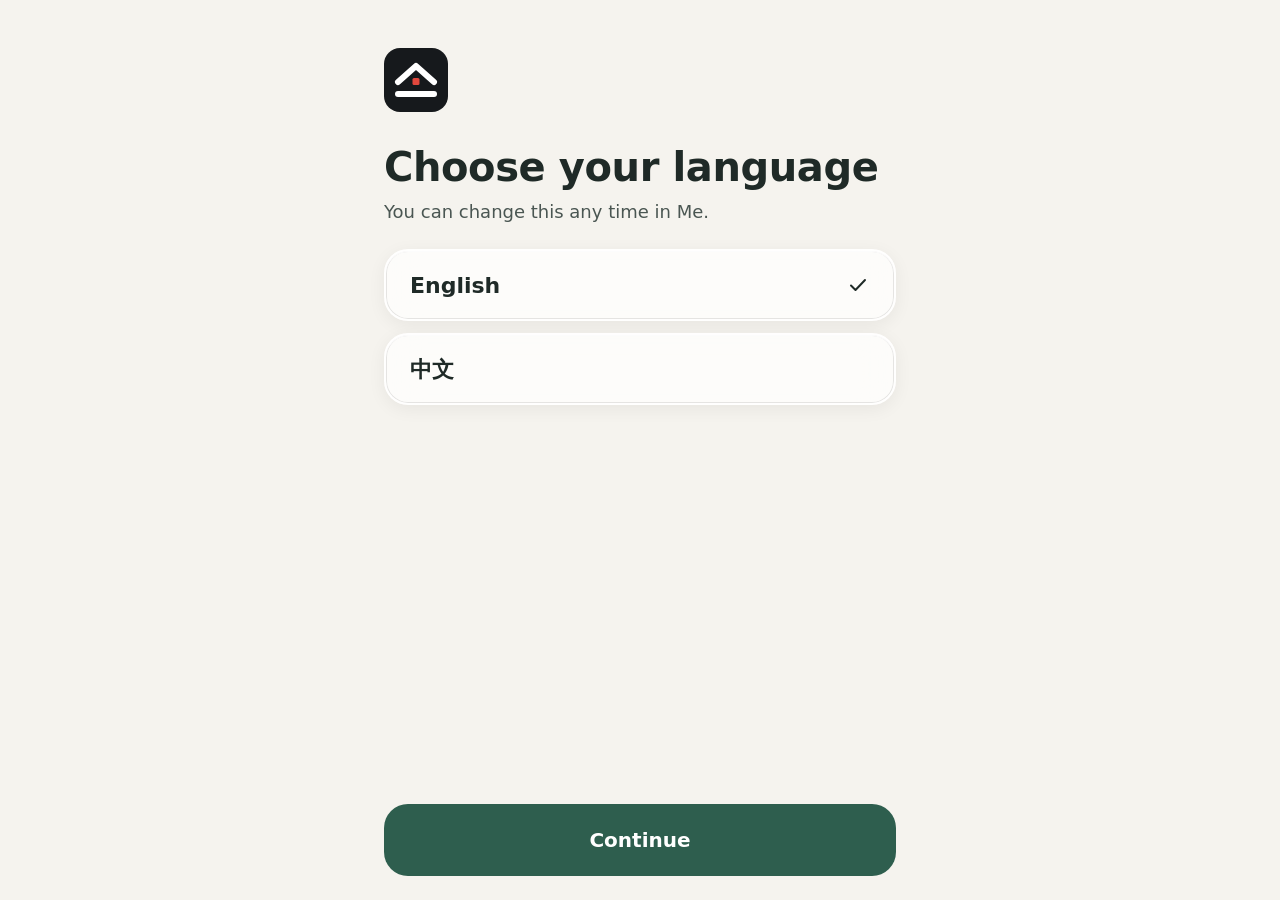
==== desktop/index.html @ c08a7034 "DEWS v2.4.0: desktop version, start page with mobile/desktop entries, shared app code Co-Authored-By" ====
<!DOCTYPE html>
<html lang="en">
<head>
<meta charset="UTF-8">
<meta name="viewport" content="width=device-width, initial-scale=1, viewport-fit=cover">
<title>DEWS — 电脑版 Desktop</title>
<meta name="description" content="DEWS — disaster readiness in English and 中文. Works offline.">
<meta name="theme-color" content="#F3F1EC" media="(prefers-color-scheme: light)">
<meta name="theme-color" content="#0F1113" media="(prefers-color-scheme: dark)">
<link rel="manifest" href="../manifest.webmanifest">
<link rel="icon" href="../icon.svg" type="image/svg+xml">
<link rel="apple-touch-icon" href="../icon-192.png">
<meta name="apple-mobile-web-app-capable" content="yes">
<meta name="apple-mobile-web-app-status-bar-style" content="default">
<link rel="stylesheet" href="../app.css">
</head>
<body>
<div id="app"></div>
<div id="layer"></div>
<noscript><p style="padding:24px">DEWS needs JavaScript. In a life-threatening emergency, call 000.</p></noscript>
<script>window.DEWS_BASE = '../'; window.DEWS_LAYOUT = 'desktop';</script>
<script src="../content.js"></script>
<script src="../nav.js"></script>
<script src="../app.js"></script>
</body>
</html>
---- app.css ----
/* DEWS styles — shared by the mobile and desktop versions. */
/* ===== DEWS v2 tokens ===== */
:root{
  --bg:#F3F1EC; --surface:#FFFFFF; --surface-2:#E8E5DE; --line:#D6D2C8;
  --ink:#16191C; --ink-2:#464B52; --ink-3:#62676E;
  --primary:#16191C; --on-primary:#FFFFFF;
  --red:#C42B21; --red-text:#A8231B; --on-red:#FFFFFF; --red-soft:#F7E1DD;
  --orange:#F07C1F; --orange-text:#A84E0A; --on-orange:#16191C;
  --yellow:#F5CF2E; --on-yellow:#16191C;
  --green:#1C7A4A; --green-text:#176A40; --on-green:#FFFFFF; --green-soft:#DCEFE3;
  --blue:#1F5FAD; --on-blue:#FFFFFF;
  --focus:#1F5FAD;
  --scrim:rgba(10,12,14,.55);
  --glass:rgba(255,255,255,.72); --glass-line:rgba(255,255,255,.75); --glass-edge:rgba(22,25,28,.10); --glass-hi:rgba(255,255,255,.9); --glass-shadow:0 10px 30px rgba(22,25,28,.14);
  --r-sm:10px; --r-md:16px; --r-lg:24px; --r-pill:999px;
  --s1:4px; --s2:8px; --s3:12px; --s4:16px; --s5:24px; --s6:32px; --s7:48px;
  --tap:56px; --tap-lg:72px;
  --font:system-ui,-apple-system,"Segoe UI",Roboto,"PingFang SC","Hiragino Sans GB","Noto Sans CJK SC","Noto Sans SC","Microsoft YaHei",sans-serif;
  color-scheme:light;
}
@media (prefers-color-scheme: dark){
  :root:not([data-theme="light"]){
    --bg:#0F1113; --surface:#181B1E; --surface-2:#22262A; --line:#30353A;
    --ink:#F1EFEA; --ink-2:#BEC2C7; --ink-3:#959AA0;
    --primary:#F1EFEA; --on-primary:#0F1113;
    --red:#C9362B; --red-text:#FF8478; --red-soft:#3A1A17;
    --orange-text:#F59A4A; --green:#1C7A4A; --green-text:#5BCB8E; --green-soft:#16301F;
    --blue:#2A6CC0; --focus:#7FB0FF; --scrim:rgba(0,0,0,.7);
    --glass:rgba(30,33,37,.74); --glass-line:rgba(255,255,255,.12); --glass-edge:rgba(0,0,0,.4); --glass-hi:rgba(255,255,255,.10); --glass-shadow:0 10px 30px rgba(0,0,0,.45);
    color-scheme:dark;
  }
}
:root[data-theme="dark"]{
  --bg:#0F1113; --surface:#181B1E; --surface-2:#22262A; --line:#30353A;
  --ink:#F1EFEA; --ink-2:#BEC2C7; --ink-3:#959AA0;
  --primary:#F1EFEA; --on-primary:#0F1113;
  --red:#C9362B; --red-text:#FF8478; --red-soft:#3A1A17;
  --orange-text:#F59A4A; --green:#1C7A4A; --green-text:#5BCB8E; --green-soft:#16301F;
  --blue:#2A6CC0; --focus:#7FB0FF; --scrim:rgba(0,0,0,.7);
  --glass:rgba(30,33,37,.74); --glass-line:rgba(255,255,255,.12); --glass-edge:rgba(0,0,0,.4); --glass-hi:rgba(255,255,255,.10); --glass-shadow:0 10px 30px rgba(0,0,0,.45);
  color-scheme:dark;
}
body.em::before{content:"";position:fixed;top:0;left:0;right:0;height:4px;background:var(--red);z-index:60}
/* ===== trial palettes (A Eucalypt, B Harbour, C Okabe–Ito) ===== */
:root[data-palette="a"]{--bg:#F5F3EE; --surface:#FFFFFF; --surface-2:#EAE7E0; --line:#D9D4CA; --ink:#1F2A27; --ink-2:#4A5652; --ink-3:#5D6763; --primary:#2E5E4E; --on-primary:#FFFFFF; --red:#B4432F; --red-text:#9E3826; --red-soft:#F6E3DE; --orange:#E58A3A; --orange-text:#94501A; --yellow:#F2CB57; --green:#2F7A55; --green-text:#276848; --green-soft:#DFEEE5; --blue:#2F6690; --focus:#2F6690;}
@media (prefers-color-scheme: dark){:root[data-palette="a"]:not([data-theme="light"]){--bg:#121715; --surface:#1A201E; --surface-2:#232A27; --line:#313936; --ink:#EEF0EC; --ink-2:#B9C0BC; --ink-3:#8F9893; --primary:#9CC9B4; --on-primary:#10251C; --red:#B84733; --red-text:#F19A88; --red-soft:#3A1E19; --orange:#E58A3A; --orange-text:#F0A766; --yellow:#F2CB57; --green:#2F7A55; --green-text:#7CC9A0; --green-soft:#1A2E24; --blue:#4A86B8; --focus:#9CC9B4;}}
:root[data-palette="a"][data-theme="dark"]{--bg:#121715; --surface:#1A201E; --surface-2:#232A27; --line:#313936; --ink:#EEF0EC; --ink-2:#B9C0BC; --ink-3:#8F9893; --primary:#9CC9B4; --on-primary:#10251C; --red:#B84733; --red-text:#F19A88; --red-soft:#3A1E19; --orange:#E58A3A; --orange-text:#F0A766; --yellow:#F2CB57; --green:#2F7A55; --green-text:#7CC9A0; --green-soft:#1A2E24; --blue:#4A86B8; --focus:#9CC9B4;}
:root[data-palette="b"]{--bg:#F3F5F7; --surface:#FFFFFF; --surface-2:#E6EAEE; --line:#D3D9DF; --ink:#17212B; --ink-2:#45515D; --ink-3:#5D6975; --primary:#1F4E79; --on-primary:#FFFFFF; --red:#BC463C; --red-text:#A23A31; --red-soft:#F7E2DF; --orange:#EC8B3B; --orange-text:#985017; --yellow:#F3CD4F; --green:#1F7A6E; --green-text:#186A5F; --green-soft:#DCEFEC; --blue:#1F5FAD; --focus:#1F5FAD;}
@media (prefers-color-scheme: dark){:root[data-palette="b"]:not([data-theme="light"]){--bg:#0F151B; --surface:#172029; --surface-2:#202B35; --line:#2E3A46; --ink:#EDF1F5; --ink-2:#B6C0CA; --ink-3:#8C98A4; --primary:#8FB8E0; --on-primary:#0D2236; --red:#BF4A3E; --red-text:#F4998D; --red-soft:#36201E; --orange:#EC8B3B; --orange-text:#F2A462; --yellow:#F3CD4F; --green:#1F7A6E; --green-text:#6FCDBF; --green-soft:#14302C; --blue:#4F8ED6; --focus:#8FB8E0;}}
:root[data-palette="b"][data-theme="dark"]{--bg:#0F151B; --surface:#172029; --surface-2:#202B35; --line:#2E3A46; --ink:#EDF1F5; --ink-2:#B6C0CA; --ink-3:#8C98A4; --primary:#8FB8E0; --on-primary:#0D2236; --red:#BF4A3E; --red-text:#F4998D; --red-soft:#36201E; --orange:#EC8B3B; --orange-text:#F2A462; --yellow:#F3CD4F; --green:#1F7A6E; --green-text:#6FCDBF; --green-soft:#14302C; --blue:#4F8ED6; --focus:#8FB8E0;}
:root[data-palette="c"]{--bg:#F7F7F5; --surface:#FFFFFF; --surface-2:#ECECE8; --line:#D8D8D2; --ink:#1A1A1A; --ink-2:#4A4A4A; --ink-3:#646464; --primary:#0068A3; --on-primary:#FFFFFF; --red:#B34A00; --red-text:#A04200; --red-soft:#F8E5D8; --orange:#E69F00; --orange-text:#8A5F00; --yellow:#F0E442; --green:#007A5E; --green-text:#006B52; --green-soft:#D9F0E8; --blue:#0068A3; --focus:#0068A3;}
@media (prefers-color-scheme: dark){:root[data-palette="c"]:not([data-theme="light"]){--bg:#121212; --surface:#1C1C1C; --surface-2:#262626; --line:#333333; --ink:#EDEDED; --ink-2:#BDBDBD; --ink-3:#949494; --primary:#56B4E9; --on-primary:#06202E; --red:#B34A00; --red-text:#FF9C5E; --red-soft:#33200F; --orange:#E69F00; --orange-text:#F2B84B; --yellow:#F0E442; --green:#007A5E; --green-text:#4FD1A5; --green-soft:#10291F; --blue:#56B4E9; --focus:#56B4E9;}}
:root[data-palette="c"][data-theme="dark"]{--bg:#121212; --surface:#1C1C1C; --surface-2:#262626; --line:#333333; --ink:#EDEDED; --ink-2:#BDBDBD; --ink-3:#949494; --primary:#56B4E9; --on-primary:#06202E; --red:#B34A00; --red-text:#FF9C5E; --red-soft:#33200F; --orange:#E69F00; --orange-text:#F2B84B; --yellow:#F0E442; --green:#007A5E; --green-text:#4FD1A5; --green-soft:#10291F; --blue:#56B4E9; --focus:#56B4E9;}
:root[data-size="lg"]{ font-size:118.75%; }
:root[data-size="xl"]{ font-size:137.5%; }

/* ===== base ===== */
*{box-sizing:border-box;margin:0;padding:0;-webkit-tap-highlight-color:transparent}
html{background:var(--bg);-webkit-text-size-adjust:100%}
body{font-family:var(--font);background:var(--bg);color:var(--ink);font-size:1.0625rem;line-height:1.5;
  min-height:100vh;min-height:100dvh;font-variant-numeric:tabular-nums}
a{color:inherit;text-decoration:none}
button,input,textarea{font:inherit;color:inherit}
button{background:none;border:0;cursor:pointer}
:focus-visible{outline:3px solid var(--focus);outline-offset:2px;border-radius:6px}
.ic{width:24px;height:24px;flex:none;fill:none;stroke:currentColor;stroke-width:2;stroke-linecap:round;stroke-linejoin:round}
.ic.lg{width:32px;height:32px}
.ic.xl{width:48px;height:48px;stroke-width:1.75}
.wrap{max-width:520px;margin:0 auto;padding:0 var(--s4) calc(112px + env(safe-area-inset-bottom))}
body.em .wrap{padding-bottom:calc(120px + env(safe-area-inset-bottom))}
.grow{flex:1;min-width:0}
#main:focus{outline:none}
.sr{position:absolute;width:1px;height:1px;overflow:hidden;clip:rect(0 0 0 0)}

/* ===== top bar ===== */
.top{position:sticky;top:0;z-index:20;background:var(--bg);display:flex;align-items:center;gap:var(--s3);
  max-width:520px;margin:0 auto;padding:calc(var(--s3) + env(safe-area-inset-top)) var(--s4) var(--s3)}
.brand{font-weight:800;font-size:1.25rem;letter-spacing:.06em}
.chip{display:inline-flex;align-items:center;gap:4px;font-size:.75rem;font-weight:600;line-height:1;
  padding:6px 9px;border-radius:var(--r-pill);background:var(--surface-2);color:var(--ink-2);white-space:nowrap}
.chip .ic{width:14px;height:14px;stroke-width:2.5}
.chip.ok{background:var(--green-soft);color:var(--green-text)}
.chip.sample{background:transparent;border:1.5px dashed currentColor;padding:4px 8px}
.top .sp{flex:1}
.sosbtn{display:inline-flex;align-items:center;gap:6px;height:40px;padding:0 14px 0 10px;border-radius:var(--r-pill);
  background:var(--red);color:var(--on-red);font-weight:700;font-size:.9375rem}
.sosbtn .ic{width:20px;height:20px}
.iconbtn{display:inline-flex;align-items:center;justify-content:center;gap:6px;min-width:44px;height:44px;border-radius:var(--r-pill);font-weight:600}
.em-label{font-weight:700;font-size:.875rem;letter-spacing:.08em;text-transform:uppercase;color:var(--red-text)}

/* ===== tabs ===== */
.tabs{position:fixed;left:12px;right:12px;bottom:calc(10px + env(safe-area-inset-bottom));z-index:30;max-width:496px;margin:0 auto;border-radius:30px;background:var(--surface);border:1px solid var(--line)}
.tabs-in{display:grid;grid-template-columns:repeat(4,1fr);padding:4px}
.tabs a{display:flex;flex-direction:column;align-items:center;gap:2px;padding:8px 0 6px;font-size:.75rem;font-weight:600;color:var(--ink-3);border-radius:24px}
.tabs a.on{color:var(--ink);background:var(--glass-edge)}
.tabs a.on .ic{stroke-width:2.5}
body.em .tabs{display:none}

/* ===== type ===== */
h1{font-size:2rem;line-height:1.15;font-weight:800;letter-spacing:-.01em}
h2{font-size:1.1875rem;line-height:1.35;font-weight:700}
.eyebrow,.label{font-size:.8125rem;font-weight:700;letter-spacing:.06em;text-transform:uppercase;color:var(--ink-3)}
:lang(zh) .eyebrow,:lang(zh) .label{letter-spacing:.02em}
.label{margin:var(--s6) 0 var(--s3)}
.sub{color:var(--ink-2);margin-top:var(--s2)}
.small{font-size:.875rem;color:var(--ink-2)}
.page-head{padding:var(--s3) 0 var(--s4)}
.page-head .eyebrow{margin-bottom:var(--s2)}

/* ===== cards & rows ===== */
.card{background:var(--surface);border:1px solid var(--line);border-radius:var(--r-md);padding:var(--s4)}
.stack>*+*{margin-top:var(--s3)}
.row{display:flex;align-items:center;gap:var(--s3)}
.row .grow{flex:1;min-width:0}
.between{display:flex;align-items:baseline;justify-content:space-between;gap:var(--s3)}
.link-row{display:flex;align-items:center;gap:var(--s3);min-height:var(--tap);padding:var(--s3) var(--s4);
  background:var(--surface);border:1px solid var(--line);border-radius:var(--r-md)}
.link-row .t{font-weight:650}
.link-row .d{font-size:.875rem;color:var(--ink-2)}
.link-row .chev{color:var(--ink-3)}
.badge{width:44px;height:44px;border-radius:12px;display:flex;align-items:center;justify-content:center;background:var(--surface-2);color:var(--ink);flex:none}

/* ===== buttons ===== */
.btn{display:flex;align-items:center;justify-content:center;gap:var(--s2);width:100%;min-height:var(--tap);
  padding:var(--s3) var(--s4);border-radius:var(--r-md);font-weight:700;font-size:1.0625rem;text-align:center}
.btn-primary{background:var(--primary);color:var(--on-primary)}
.btn-red{background:var(--red);color:var(--on-red)}
.btn-green{background:var(--green);color:var(--on-green)}
.btn-line{border:1.5px solid var(--line);background:var(--surface)}
.btn-ghost{color:var(--ink-2);font-weight:600;min-height:44px}
.btn-lg{min-height:var(--tap-lg);font-size:1.25rem;border-radius:var(--r-lg)}

/* ===== alert card ===== */
.alert{display:block;border-radius:var(--r-lg);overflow:hidden;border:1px solid var(--line);background:var(--surface)}
.alert-band{display:flex;align-items:center;gap:var(--s2);padding:var(--s3) var(--s4);font-weight:800;font-size:1rem}
.alert-band .chip{margin-left:auto;color:inherit}
.lv-emergency .alert-band{background:var(--red);color:var(--on-red)}
.lv-watch .alert-band{background:var(--orange);color:var(--on-orange)}
.lv-advice .alert-band{background:var(--yellow);color:var(--on-yellow)}
.alert-body{padding:var(--s4)}
.alert-act{font-size:1.75rem;font-weight:800;line-height:1.2}
.alert-meta{color:var(--ink-2);font-size:.9375rem;margin-top:var(--s1)}
.alert.none .alert-body{display:flex;gap:var(--s3);align-items:flex-start}
.alert.none .ic{color:var(--green-text);margin-top:2px}
.meter{display:grid;grid-template-columns:repeat(3,1fr);gap:4px;margin-top:var(--s4)}
.meter i{height:8px;border-radius:4px;background:var(--surface-2)}
.meter i.f1{background:var(--yellow)} .meter i.f2{background:var(--orange)} .meter i.f3{background:var(--red)}
.meter-l{display:grid;grid-template-columns:repeat(3,1fr);gap:4px;margin-top:6px;font-size:.6875rem;font-weight:600;color:var(--ink-3)}
.meter-l span.on{color:var(--ink)}
.textlink{display:inline-flex;align-items:center;gap:4px;font-weight:650;margin-top:var(--s3);min-height:44px}
.textlink .ic{width:18px;height:18px}

/* ===== big emergency entry ===== */
.em-entry{display:flex;align-items:center;gap:var(--s4);margin-top:var(--s4);padding:var(--s4) var(--s5);min-height:96px;
  background:var(--red);color:var(--on-red);border-radius:var(--r-lg)}
.em-entry b{display:block;font-size:1.375rem;line-height:1.25}
.em-entry span{display:block;font-size:.9375rem;opacity:.92;margin-top:2px}

/* ===== readiness ===== */
.ready-num{font-size:2.25rem;font-weight:800;line-height:1}
.ready-num small{font-size:1rem;color:var(--ink-3);font-weight:700}
.segs{display:grid;grid-template-columns:repeat(4,1fr);gap:6px;margin-top:var(--s4)}
.seg i{display:block;height:10px;border-radius:5px;background:var(--surface-2)}
.seg.on i{background:var(--green)}
.seg span{display:block;font-size:.75rem;font-weight:600;color:var(--ink-3);margin-top:6px}
.seg.on span{color:var(--ink)}
.next{display:flex;align-items:center;gap:var(--s3);margin-top:var(--s4);padding-top:var(--s3);border-top:1px solid var(--line);min-height:var(--tap)}
.next .grow{font-weight:650}
.next .eyebrow{display:block;margin-bottom:2px}

/* ===== numbers ===== */
.num{display:flex;align-items:center;gap:var(--s4);min-height:var(--tap-lg);padding:var(--s3) var(--s4);background:var(--surface);
  border:1px solid var(--line);border-radius:var(--r-md)}
.num+.num{margin-top:var(--s2)}
.num-n{font-size:1.625rem;font-weight:800;min-width:5.6ch;letter-spacing:.01em}
.num .grow{color:var(--ink-2);font-size:.9375rem;line-height:1.35}
.num .ic{color:var(--ink-3)}
.num.red .num-n{color:var(--red-text)}

/* ===== sheet / modal ===== */
.scrim{position:fixed;inset:0;z-index:60;background:var(--scrim);display:flex;align-items:flex-end;justify-content:center}
.sheet{width:100%;max-width:520px;background:var(--surface);border-radius:var(--r-lg) var(--r-lg) 0 0;
  padding:var(--s5) var(--s4) calc(var(--s5) + env(safe-area-inset-bottom));animation:up .22s ease-out}
.sheet h2{font-size:1.5rem;line-height:1.25;margin:var(--s3) 0 var(--s5)}
.sheet .btn+.btn{margin-top:var(--s3)}
@keyframes up{from{transform:translateY(24px);opacity:.6}to{transform:none;opacity:1}}

/* ===== emergency mode ===== */
.em-actions{display:grid;gap:var(--s3);margin-top:var(--s2)}
.em-two{display:grid;grid-template-columns:1fr 1fr;gap:var(--s3)}
.emb{display:flex;align-items:center;gap:var(--s3);min-height:var(--tap-lg);padding:var(--s3) var(--s4);border-radius:var(--r-lg);
  background:var(--surface-2);color:var(--ink);font-weight:700;font-size:1.0625rem;line-height:1.25;text-align:left;width:100%}
.emb.red{background:var(--red);color:var(--on-red);font-size:1.5rem;min-height:88px;justify-content:center}
.emb.red .ic{width:32px;height:32px}
.em-two .emb{flex-direction:column;align-items:flex-start;justify-content:space-between;min-height:104px}
.em-h{font-size:1.75rem;margin:var(--s6) 0 var(--s3)}
.hz{display:flex;align-items:center;gap:var(--s4);min-height:var(--tap-lg);padding:0 var(--s4);border-radius:var(--r-md);
  background:var(--surface);border:1px solid var(--line);font-size:1.375rem;font-weight:700}
.hz+.hz{margin-top:var(--s2)}
.hz .ic{width:30px;height:30px}
.hz .chev{margin-left:auto;color:var(--ink-3)}
.hz.ctx{border-color:var(--red);border-width:2px}
.hz .tag{font-size:.75rem;font-weight:700;color:var(--red-text);margin-left:auto;margin-right:var(--s2)}
.tools{display:grid;grid-template-columns:1fr 1fr;gap:var(--s3)}
.tool{display:flex;flex-direction:column;align-items:flex-start;gap:var(--s3);padding:var(--s4);min-height:104px;border-radius:var(--r-md);
  background:var(--surface);border:1px solid var(--line);font-weight:700;text-align:left}
.ctx-strip{display:flex;align-items:center;gap:var(--s3);padding:var(--s3) var(--s4);border-radius:var(--r-md);background:var(--red);color:var(--on-red);font-weight:700;margin-bottom:var(--s3)}
.ctx-strip .chip{background:transparent;color:inherit;border-color:currentColor}
/* hazard guide */
.hz-head{display:flex;align-items:center;gap:var(--s3);padding:var(--s2) 0 var(--s4)}
.hz-head h1{font-size:2.25rem}
.fork-q{font-size:1.75rem;font-weight:800;line-height:1.25;margin-bottom:var(--s5)}
.fork-o{display:flex;flex-direction:column;justify-content:center;gap:4px;min-height:96px;padding:var(--s4) var(--s5);border-radius:var(--r-lg);
  background:var(--surface);border:2px solid var(--line);font-size:1.375rem;font-weight:700;line-height:1.25}
.fork-o+.fork-o{margin-top:var(--s3)}
.kind{display:inline-flex;align-items:center;gap:4px;font-size:.8125rem;font-weight:700;letter-spacing:.04em;color:var(--ink-3)}
.kind::before{content:"";width:8px;height:8px;border-radius:2px;background:currentColor}
.kind.k-evacuate{color:var(--orange-text)} .kind.k-shelter{color:var(--green-text)} .kind.k-contain{color:var(--red-text)}
.hz-mini{display:flex;align-items:center;gap:var(--s2);font-weight:700;font-size:1.0625rem;line-height:1.4;letter-spacing:0;color:var(--ink-2);padding:var(--s2) 0 var(--s3)}
.hz-mini .kind{margin-left:var(--s2)}
.now{background:var(--ink);color:var(--bg);border-radius:var(--r-lg);padding:var(--s5)}
.now-l{display:block;font-size:.8125rem;font-weight:800;letter-spacing:.08em;text-transform:uppercase;opacity:.75;margin-bottom:var(--s2)}
.now p{font-size:1.75rem;line-height:1.3;font-weight:750}
.now a{text-decoration:underline;text-underline-offset:3px}
.steps{list-style:none;margin-top:var(--s5)}
.steps li{display:flex;gap:var(--s4);padding:var(--s4) 0;border-top:1px solid var(--line)}
.steps .n{flex:none;width:36px;height:36px;border-radius:50%;border:2px solid var(--ink-3);display:flex;align-items:center;justify-content:center;font-weight:800;color:var(--ink-2)}
.steps p{font-size:1.3125rem;line-height:1.4;font-weight:600}
.steps p a{text-decoration:underline;text-underline-offset:3px;white-space:nowrap}
.now a{white-space:nowrap}
.src{font-size:.8125rem;color:var(--ink-3);margin-top:var(--s5);line-height:1.5}
.src a{text-decoration:underline;text-underline-offset:2px}
.dock{position:fixed;left:0;right:0;bottom:0;z-index:30;background:var(--bg);border-top:1px solid var(--line);
  padding:var(--s3) var(--s4) calc(var(--s3) + env(safe-area-inset-bottom))}
.dock-in{max-width:520px;margin:0 auto;display:flex;gap:var(--s3)}
.dock .btn{min-height:64px;font-size:1.1875rem}
/* forms */
.field{display:block;margin-top:var(--s4)}
.field>span{display:block;font-weight:650;margin-bottom:var(--s2)}
.input{width:100%;min-height:var(--tap);padding:var(--s3) var(--s4);border-radius:var(--r-sm);border:1.5px solid var(--line);background:var(--surface);font-size:1.0625rem}
textarea.input{min-height:96px;resize:vertical}
.input::placeholder{color:var(--ink-3)}
.seg-ctl{display:grid;grid-auto-flow:column;grid-auto-columns:1fr;gap:4px;padding:4px;border-radius:var(--r-md);background:var(--surface-2)}
.seg-ctl button{min-height:48px;border-radius:12px;font-weight:650;color:var(--ink-2);padding:0 var(--s2)}
.seg-ctl button[aria-pressed="true"]{background:var(--surface);color:var(--ink);box-shadow:0 1px 2px rgba(0,0,0,.12)}
.seg-ctl.danger button.sel-serious[aria-pressed="true"]{background:var(--red);color:var(--on-red)}
.chips{display:flex;flex-wrap:wrap;gap:var(--s2)}
.pick{display:inline-flex;align-items:center;gap:6px;min-height:48px;padding:0 var(--s4);border-radius:var(--r-pill);border:1.5px solid var(--line);background:var(--surface);font-weight:650}
.pick[aria-pressed="true"]{background:var(--ink);color:var(--bg);border-color:var(--ink)}
.pick .ic{width:18px;height:18px;stroke-width:2.5}
.stepper{display:flex;align-items:center;gap:var(--s3)}
.stepper button{width:var(--tap);height:var(--tap);border-radius:var(--r-md);border:1.5px solid var(--line);background:var(--surface);display:flex;align-items:center;justify-content:center}
.stepper output{min-width:3ch;text-align:center;font-size:1.75rem;font-weight:800}
.toggle{display:flex;align-items:center;gap:var(--s3);min-height:var(--tap);width:100%;text-align:left;font-weight:600}
.toggle .sw{flex:none;width:52px;height:32px;border-radius:16px;background:var(--surface-2);border:1.5px solid var(--line);position:relative;transition:background .15s}
.toggle .sw::after{content:"";position:absolute;top:3px;left:3px;width:23px;height:23px;border-radius:50%;background:var(--ink-3);transition:transform .15s,background .15s}
.toggle[aria-pressed="true"] .sw{background:var(--green);border-color:var(--green)}
.toggle[aria-pressed="true"] .sw::after{transform:translateX(20px);background:#fff}
.callout{display:flex;gap:var(--s3);align-items:flex-start;padding:var(--s4);border-radius:var(--r-md);background:var(--surface-2);font-size:.9375rem;line-height:1.45}
.callout.red{background:var(--red-soft);color:var(--ink)}
.callout.red .ic{color:var(--red-text)}
.callout .ic{margin-top:1px}
.demo{border:1.5px dashed var(--ink-3);background:transparent;color:var(--ink-2)}
/* help sent */
.sent-check{width:72px;height:72px;border-radius:50%;background:var(--green);color:#fff;display:flex;align-items:center;justify-content:center;margin:var(--s5) 0 var(--s4)}
.sent-check .ic{width:40px;height:40px;stroke-width:3}
.eta{margin-top:var(--s5);padding:var(--s5);border-radius:var(--r-lg);background:var(--surface);border:1px solid var(--line)}
.eta-v{font-size:2.75rem;font-weight:800;line-height:1.1;margin:var(--s2) 0}
.kv{display:grid;grid-template-columns:auto 1fr;gap:var(--s2) var(--s4);font-size:.9375rem}
.kv dt{color:var(--ink-3);font-weight:600}
.bullets{list-style:none}
.bullets li{display:flex;gap:var(--s3);padding:var(--s2) 0}
.bullets li::before{content:"";flex:none;width:8px;height:8px;border-radius:2px;background:var(--ink-3);margin-top:.6em}
/* tool overlays */
.ov{position:fixed;inset:0;z-index:90;display:flex;flex-direction:column;align-items:center;justify-content:center;gap:var(--s4);padding:var(--s5);text-align:center;cursor:pointer}
.ov.white{background:#fff;color:#62676E}
.ov.black{background:#000;color:#959AA0}
.ov.flash-on{background:#fff}
.ov .big{font-size:1.5rem;font-weight:800;color:#F1EFEA}
.ov.white .big{color:#16191C}
.ov .hint{font-size:1rem}
.helpcard{position:fixed;inset:0;z-index:90;background:var(--red);color:#fff;overflow:auto;padding:calc(var(--s5) + env(safe-area-inset-top)) var(--s5) var(--s6)}
.helpcard .hc-in{max-width:560px;margin:0 auto}
.helpcard .hc-big{font-size:clamp(3rem,15vw,5.5rem);line-height:1;font-weight:900;letter-spacing:-.02em;margin-top:var(--s5)}
.helpcard .hc-zh{font-size:1.5rem;font-weight:700;opacity:.9;margin-top:var(--s2)}
.helpcard .hc-line{font-size:1.75rem;font-weight:800;line-height:1.25;margin-top:var(--s5)}
.helpcard dl{margin-top:var(--s5);background:rgba(0,0,0,.18);border-radius:var(--r-md);padding:var(--s4);display:grid;grid-template-columns:auto 1fr;gap:var(--s2) var(--s4);font-size:1.0625rem}
.helpcard dt{opacity:.85;font-weight:600}
.helpcard dd{font-weight:700}
.helpcard .btn{margin-top:var(--s5);background:#fff;color:#16191C}
/* prepare */
.prep-card{display:block;padding:var(--s4) var(--s4) var(--s4);background:var(--surface);border:1px solid var(--line);border-radius:var(--r-lg)}
.prep-card+.prep-card{margin-top:var(--s3)}
.prep-card .row{align-items:flex-start}
.prep-card h2{font-size:1.25rem}
.bar{height:8px;border-radius:4px;background:var(--surface-2);margin-top:var(--s4);overflow:hidden}
.bar i{display:block;height:100%;background:var(--green);border-radius:4px}
.prep-card .meta{font-size:.875rem;font-weight:650;color:var(--ink-2);margin-top:var(--s2)}
.calc{display:grid;grid-template-columns:1fr auto;gap:var(--s4);align-items:center}
.water{margin-top:var(--s4);padding:var(--s4);border-radius:var(--r-md);background:var(--surface-2);display:flex;align-items:baseline;gap:var(--s2);flex-wrap:wrap}
.water b{font-size:2.75rem;line-height:1;font-weight:800}
.check{display:flex;align-items:center;gap:var(--s3);min-height:var(--tap);padding:var(--s2) 0;width:100%;text-align:left;border-top:1px solid var(--line)}
.check .bx{flex:none;width:28px;height:28px;border-radius:8px;border:2px solid var(--ink-3);display:flex;align-items:center;justify-content:center;color:transparent}
.check .bx .ic{width:18px;height:18px;stroke-width:3}
.check[aria-pressed="true"] .bx{background:var(--green);border-color:var(--green);color:#fff}
.check[aria-pressed="true"] .tx{color:var(--ink-3)}
.check .qty{margin-left:auto;font-weight:700;color:var(--ink-2)}
.person{display:grid;grid-template-columns:1fr 1fr auto;gap:var(--s2);margin-top:var(--s2)}
.person .rm{width:var(--tap);height:var(--tap);border-radius:var(--r-sm);display:flex;align-items:center;justify-content:center;color:var(--ink-3)}
/* quiz */
.qprog{display:flex;gap:4px;margin-bottom:var(--s5)}
.qprog i{flex:1;height:6px;border-radius:3px;background:var(--surface-2)}
.qprog i.done{background:var(--ink)}
.qq{font-size:1.5rem;font-weight:800;line-height:1.3}
.qa{display:flex;align-items:center;gap:var(--s3);width:100%;min-height:64px;padding:var(--s3) var(--s4);margin-top:var(--s3);border-radius:var(--r-md);
  border:2px solid var(--line);background:var(--surface);font-weight:650;text-align:left;font-size:1.0625rem}
.qa.right{border-color:var(--green);background:var(--green-soft)}
.qa.wrong{border-color:var(--red);background:var(--red-soft)}
.qa .ic{margin-left:auto}
.qa.right .ic{color:var(--green-text)} .qa.wrong .ic{color:var(--red-text)}
.why{margin-top:var(--s4);padding:var(--s4);border-radius:var(--r-md);background:var(--surface-2)}
.why b{display:block;margin-bottom:var(--s1)}
.score{font-size:4rem;font-weight:900;line-height:1;margin:var(--s5) 0 var(--s2)}
/* map */
.filters .pick{flex:none;white-space:nowrap}
.filters{display:flex;gap:var(--s2);overflow-x:auto;padding-bottom:var(--s1);margin:0 calc(-1 * var(--s4));padding-left:var(--s4);padding-right:var(--s4);scrollbar-width:none}
.radar-wrap{margin-top:var(--s4);background:var(--surface);border:1px solid var(--line);border-radius:var(--r-lg);padding:var(--s3);position:relative}
.radar{position:relative;width:100%;aspect-ratio:1;border-radius:50%;overflow:hidden;transition:transform .2s linear}
.radar svg.rings{position:absolute;inset:0;width:100%;height:100%}
.rings circle{fill:none;stroke:var(--line);stroke-width:1.5}
.rings text{fill:var(--ink-3);font-size:11px;font-weight:600;font-family:var(--font)}
.rings line{stroke:var(--line);stroke-width:1}
.me-dot{position:absolute;left:50%;top:50%;width:18px;height:18px;margin:-9px 0 0 -9px;border-radius:50%;background:var(--blue);border:3px solid var(--surface);box-shadow:0 0 0 6px rgba(31,95,173,.18)}
.mk{position:absolute;width:36px;height:36px;margin:-18px 0 0 -18px;border-radius:50%;display:flex;align-items:center;justify-content:center;color:#fff;border:2px solid var(--surface)}
.mk .ic{width:18px;height:18px;stroke-width:2.5}
.t-shelter{background:var(--green)} .t-hospital{background:var(--red)} .t-water{background:var(--blue)} .t-power{background:var(--ink-2)}
.north{position:absolute;top:var(--s3);left:50%;transform:translateX(-50%);font-size:.75rem;font-weight:800;color:var(--ink-2);background:var(--surface);padding:0 4px}
.pl{display:flex;align-items:center;gap:var(--s3);padding:var(--s3) 0;border-top:1px solid var(--line)}
.pl .mk{position:static;margin:0;border:0;width:40px;height:40px}
.pl .nm{font-weight:700;line-height:1.3}
.pl .nt{font-size:.875rem;color:var(--ink-2)}
.pl .dist{text-align:right;font-weight:800;white-space:nowrap}
.pl .dir{display:flex;align-items:center;justify-content:flex-end;gap:2px;font-size:.8125rem;font-weight:600;color:var(--ink-3)}
.pl .dir .ic{width:16px;height:16px;transition:transform .2s linear}
/* me */
.idcard{background:var(--surface);border:1px solid var(--line);border-radius:var(--r-lg);overflow:hidden}
.idcard-h{display:flex;align-items:center;gap:var(--s3);padding:var(--s3) var(--s4);background:var(--ink);color:var(--bg);font-weight:800;letter-spacing:.06em;font-size:.875rem}
.idcard-b{padding:var(--s4)}
.idcard .nm{font-size:1.5rem;font-weight:800}
.idcard .kv{margin-top:var(--s3)}
.set{margin-top:var(--s4)}
.set>span{display:block;font-weight:650;margin-bottom:var(--s2)}
.src-list a{display:block;padding:var(--s3) 0;border-top:1px solid var(--line)}
.src-list b{display:block;font-weight:650}
.src-list span{font-size:.8125rem;color:var(--ink-3);word-break:break-all}
/* onboarding */
.ob{position:fixed;inset:0;z-index:100;background:var(--bg);overflow:auto}
.ob-in{max-width:520px;margin:0 auto;min-height:100%;display:flex;flex-direction:column;padding:calc(var(--s7) + env(safe-area-inset-top)) var(--s5) calc(var(--s5) + env(safe-area-inset-bottom))}
.mark{width:64px;height:64px}
.ob h1{margin-top:var(--s6)}
.lang-pick{display:grid;gap:var(--s3);margin-top:var(--s5)}
.lang-pick button{display:flex;align-items:center;justify-content:space-between;min-height:var(--tap-lg);padding:0 var(--s5);border-radius:var(--r-lg);border:2px solid var(--line);background:var(--surface);font-size:1.375rem;font-weight:700}
.lang-pick button[aria-pressed="true"]{border-color:var(--ink);box-shadow:inset 0 0 0 1px var(--ink)}
.lang-pick button .ic{opacity:0}
.lang-pick button[aria-pressed="true"] .ic{opacity:1}
.ob .sp{flex:1;min-height:var(--s6)}
/* toast */
.toast{position:fixed;left:50%;bottom:calc(88px + env(safe-area-inset-bottom));transform:translateX(-50%);z-index:95;max-width:calc(100% - 32px);
  background:var(--ink);color:var(--bg);padding:var(--s3) var(--s4);border-radius:var(--r-md);font-weight:600;font-size:.9375rem;box-shadow:0 6px 24px rgba(0,0,0,.25)}
.offbar{display:flex;align-items:center;gap:var(--s2);padding:var(--s2) var(--s3);margin-bottom:var(--s3);border-radius:var(--r-sm);background:var(--surface-2);font-size:.875rem;font-weight:600;color:var(--ink-2)}
.offbar .ic{width:18px;height:18px}

/* ===== liquid glass (floating layers only) ===== */
.glass,.tabs,.top,.sheet,.toast{}
@supports ((-webkit-backdrop-filter:blur(1px)) or (backdrop-filter:blur(1px))){
  :root:not([data-glass="off"]) .glass,
  :root:not([data-glass="off"]) .tabs,
  :root:not([data-glass="off"]) .sheet{
    background:var(--glass);-webkit-backdrop-filter:blur(24px) saturate(180%);backdrop-filter:blur(24px) saturate(180%);
    border:1px solid var(--glass-line);box-shadow:inset 0 1px 0 var(--glass-hi),inset 0 0 0 1px var(--glass-edge),var(--glass-shadow)}
  :root:not([data-glass="off"]) .top{background:color-mix(in srgb,var(--bg) 78%,transparent);-webkit-backdrop-filter:blur(20px) saturate(160%);backdrop-filter:blur(20px) saturate(160%)}
}
@supports ((-webkit-backdrop-filter:blur(1px)) or (backdrop-filter:blur(1px))){
  :root:not([data-glass="off"]) body{background:transparent}
  :root:not([data-glass="off"]) body::after{content:"";position:fixed;inset:-15%;z-index:-1;pointer-events:none;
    background:radial-gradient(38% 30% at 12% 8%,color-mix(in srgb,var(--green) 18%,transparent),transparent 70%),
      radial-gradient(42% 34% at 92% 28%,color-mix(in srgb,var(--blue) 14%,transparent),transparent 70%),
      radial-gradient(50% 36% at 30% 92%,color-mix(in srgb,var(--yellow) 16%,transparent),transparent 70%)}
  :root:not([data-glass="off"]) .card,:root:not([data-glass="off"]) .prep-card,:root:not([data-glass="off"]) .link-row,:root:not([data-glass="off"]) .num,:root:not([data-glass="off"]) .alert.none,:root:not([data-glass="off"]) .guide,:root:not([data-glass="off"]) .hz,:root:not([data-glass="off"]) .tool,:root:not([data-glass="off"]) .idcard,:root:not([data-glass="off"]) .fork-o,:root:not([data-glass="off"]) .eta,:root:not([data-glass="off"]) .lang-pick button,:root:not([data-glass="off"]) .ob-art{background:var(--glass);-webkit-backdrop-filter:blur(18px) saturate(160%);backdrop-filter:blur(18px) saturate(160%);border-color:var(--glass-line);box-shadow:inset 0 1px 0 var(--glass-hi),inset 0 0 0 1px var(--glass-edge),0 4px 18px rgba(0,0,0,.06)}
}
@media (prefers-reduced-transparency: reduce){
  :root body::after{display:none}
  :root body{background:var(--bg)!important}
  :root .card,:root .prep-card,:root .link-row,:root .num,:root .alert.none,:root .guide,:root .hz,:root .tool,:root .idcard,:root .fork-o,:root .eta,:root .lang-pick button,:root .ob-art{background:var(--surface)!important;-webkit-backdrop-filter:none!important;backdrop-filter:none!important}
  :root .glass,:root .tabs,:root .sheet{background:var(--surface)!important;-webkit-backdrop-filter:none!important;backdrop-filter:none!important}
  :root .top{background:var(--bg)!important;-webkit-backdrop-filter:none!important;backdrop-filter:none!important}
}
.glass{background:var(--surface);border:1px solid var(--line)}

/* ===== guide (live compass) ===== */
.guide{display:flex;gap:var(--s4);align-items:center;padding:var(--s4);border-radius:var(--r-lg);background:var(--surface);border:1px solid var(--line);min-height:148px;width:100%;text-align:left}
.dial{position:relative;flex:none;width:112px;height:112px;border-radius:50%;background:var(--surface-2)}
.dial-ring{position:absolute;inset:0;border-radius:50%;transition:transform .12s linear}
.dial-ring i{position:absolute;left:50%;top:4px;width:2px;height:8px;margin-left:-1px;background:var(--ink-3);border-radius:1px;transform-origin:1px 52px}
.dial-ring b{position:absolute;left:50%;top:12px;transform:translateX(-50%);font-size:.75rem;font-weight:800;color:var(--red-text)}
.needle{position:absolute;inset:18px;display:flex;align-items:center;justify-content:center;transition:transform .12s linear}
.needle svg{width:64px;height:64px;fill:var(--green);stroke:var(--surface);stroke-width:1.5;stroke-linejoin:round}
.needle.off svg{fill:var(--ink-3)}
.guide .instr{font-size:1.5rem;line-height:1.2;font-weight:800;margin:2px 0}
.guide .meta2{font-size:.9375rem;color:var(--ink-2);font-weight:600}
.guide .tname{font-weight:700;line-height:1.3}
.guide .small{margin-top:4px}
.guide .btn{margin-top:var(--s3);min-height:48px}
body.em .guide{border-color:var(--green);border-width:2px}

/* ===== map ===== */
.map-host,.map-host.maplibregl-map{position:absolute;inset:0;width:100%;height:100%}
.mapbox{position:relative;height:min(52vh,420px);border-radius:var(--r-lg);overflow:hidden;background:var(--surface-2);border:1px solid var(--line);margin-top:var(--s4)}
.mapbox .ovl,.go .ovl{position:absolute;inset:0;display:flex;align-items:center;justify-content:center;color:var(--ink-2);font-weight:600;pointer-events:none}
.mk{width:36px;height:36px;border-radius:50%;display:flex;align-items:center;justify-content:center;color:#fff;border:2px solid #fff;box-shadow:0 2px 6px rgba(0,0,0,.3);cursor:pointer;padding:0}
.mk .ic{width:18px;height:18px;stroke-width:2.5}
.mk.is-target{width:46px;height:46px;box-shadow:0 0 0 4px rgba(255,255,255,.9),0 0 0 7px var(--ink);z-index:2}
.t-shelter,.t-assembly{background:var(--green)} .t-hospital{background:var(--red)} .t-water{background:var(--blue)} .t-power,.t-rescue{background:#464B52}
.me-mk{position:relative;width:22px;height:22px}
.me-mk .dot{position:absolute;inset:0;border-radius:50%;background:var(--blue);border:3px solid #fff;box-shadow:0 0 0 6px rgba(31,95,173,.22)}
.me-mk .cone{position:absolute;left:50%;top:50%;width:0;height:0;margin-left:-22px;margin-top:-56px;border-left:22px solid transparent;border-right:22px solid transparent;border-bottom:56px solid rgba(31,95,173,.28);transform-origin:22px 56px;border-radius:50%}
.maplibregl-ctrl-attrib{font-size:10px}
/* full-screen go view */
.go{position:fixed;inset:0;z-index:40;background:var(--surface-2)}
.go-map{position:absolute;inset:0}
.go-top{position:absolute;left:12px;right:12px;top:calc(10px + env(safe-area-inset-top));display:flex;align-items:center;gap:var(--s2);padding:4px 12px 4px 4px;border-radius:28px;max-width:496px;margin:0 auto;z-index:2}
.go-top h1{font-size:1.0625rem;font-weight:800;letter-spacing:0;flex:1}
.go-side{position:absolute;right:12px;top:calc(76px + env(safe-area-inset-top));display:flex;flex-direction:column;gap:10px;z-index:2}
.fab{width:52px;height:52px;border-radius:50%;display:flex;align-items:center;justify-content:center}
.fab[aria-pressed="true"]{background:var(--ink)!important;color:var(--bg)}
.go-panel{position:absolute;left:12px;right:12px;bottom:calc(12px + env(safe-area-inset-bottom));max-width:496px;margin:0 auto;border-radius:28px;padding:var(--s4);z-index:2}
.go-panel .row{align-items:center}
.go-panel .dial{width:96px;height:96px}
.go-panel .needle{inset:14px} .go-panel .needle svg{width:56px;height:56px}
.go-panel .instr{font-size:1.625rem;font-weight:800;line-height:1.15}
.go-panel .tname{font-weight:700;margin-top:2px}
.go-panel .meta2{color:var(--ink-2);font-weight:600;font-size:.9375rem}
.go-panel .chips{margin-top:var(--s3);flex-wrap:nowrap;overflow-x:auto;scrollbar-width:none}
.go-panel .pick{flex:none;white-space:nowrap;min-height:44px;background:transparent}
.go-panel .pick[aria-pressed="true"]{background:var(--ink);color:var(--bg)}
.warnline{display:flex;gap:6px;align-items:flex-start;font-size:.8125rem;line-height:1.4;color:var(--ink-2);margin-top:var(--s3)}
.warnline .ic{width:16px;height:16px;color:var(--red-text);margin-top:1px}

/* ===== onboarding slides ===== */
.ob-dots{display:flex;gap:6px;justify-content:center;margin:var(--s5) 0 var(--s4)}
.ob-dots i{width:8px;height:8px;border-radius:4px;background:var(--line);transition:width .2s}
.ob-dots i.on{width:24px;background:var(--ink)}
.ob-top{display:flex;justify-content:space-between;align-items:center;min-height:44px}
.ob-art{margin-top:var(--s6);height:220px;border-radius:var(--r-lg);background:var(--surface);border:1px solid var(--line);position:relative;overflow:hidden;display:flex;align-items:center;justify-content:center}
.ob-art .big-ic{width:88px;height:88px;border-radius:28px;display:flex;align-items:center;justify-content:center;background:var(--surface-2)}
.ob-art .big-ic .ic{width:48px;height:48px;stroke-width:1.75}
.ob-art .mini-tabs{position:absolute;left:16px;right:16px;bottom:16px;display:grid;grid-template-columns:repeat(4,1fr);padding:4px;border-radius:24px;background:var(--surface-2)}
.ob-art .mini-tabs span{display:flex;flex-direction:column;align-items:center;gap:2px;padding:6px 0;font-size:.6875rem;font-weight:600;color:var(--ink-3);border-radius:20px}
.ob-art .mini-tabs span .ic{width:20px;height:20px}
.ob-art .mini-tabs span.on{background:var(--surface);color:var(--ink);box-shadow:0 0 0 2px var(--ink)}
.ob-art .mini-top{position:absolute;right:16px;top:16px}
.ob-art .mini-top .sosbtn{box-shadow:0 0 0 4px var(--bg),0 0 0 6px var(--red)}
.ob h1{font-size:1.75rem}
.ob p.sub{font-size:1.125rem;line-height:1.5}

@media (prefers-reduced-motion: reduce){*{animation:none!important;transition:none!important}}
@media (min-width:700px){ body{background:var(--bg)} }

/* ===== desktop layout ===== */
[data-layout="desktop"] .side{position:fixed;left:16px;top:16px;bottom:16px;width:248px;z-index:30;border-radius:28px;padding:20px 14px;display:flex;flex-direction:column;gap:10px;overflow:auto}
[data-layout="desktop"] .side-brand{display:flex;align-items:center;gap:10px;padding:0 8px}
[data-layout="desktop"] .side>.chip{align-self:flex-start;margin-left:8px}
[data-layout="desktop"] .side-sos{justify-content:center;height:52px;font-size:1.0625rem;margin:6px 0;width:100%}
[data-layout="desktop"] .side-nav{display:flex;flex-direction:column;gap:4px;margin-top:6px}
[data-layout="desktop"] .side-nav a{display:flex;align-items:center;gap:12px;min-height:48px;padding:0 14px;border-radius:16px;font-weight:650;color:var(--ink-2)}
[data-layout="desktop"] .side-nav a:hover{background:var(--glass-edge);color:var(--ink)}
[data-layout="desktop"] .side-nav a.on{background:var(--ink);color:var(--bg)}
[data-layout="desktop"] .side-foot{margin-top:auto;display:flex;flex-direction:column;align-items:flex-start;gap:2px;color:var(--ink-2)}
[data-layout="desktop"] .side-foot .iconbtn{font-size:.9375rem;padding:0 8px}
[data-layout="desktop"] .dmain{margin-left:280px;min-height:100vh}
[data-layout="desktop"] .wrap{max-width:1080px;padding:24px 32px 120px}
[data-layout="desktop"] .top{max-width:1080px;padding:16px 32px}
[data-layout="desktop"] .page-head{padding:16px 0 24px}
[data-layout="desktop"] h1{font-size:2.5rem}
[data-layout="desktop"] .dock{left:280px}
[data-layout="desktop"] .dock-in{max-width:1080px;padding:0 16px}
[data-layout="desktop"] .scrim{align-items:center}
[data-layout="desktop"] .sheet{border-radius:24px;max-width:480px;padding-bottom:24px}
[data-layout="desktop"] .ob-in{max-width:560px}
[data-layout="desktop"] .toast{bottom:32px}
[data-layout="desktop"] .tools{grid-template-columns:repeat(4,1fr)}
[data-layout="desktop"] .go-top{left:24px;right:auto;width:460px;margin:0}
[data-layout="desktop"] .go-panel{left:24px;right:auto;bottom:24px;width:460px;margin:0}
[data-layout="desktop"] .go-side{right:24px;top:24px}
[data-layout="desktop"] .helpcard .hc-in{max-width:720px}
.dgrid{display:grid;grid-template-columns:minmax(0,1.1fr) minmax(0,1fr);gap:28px;align-items:start}
.dgrid>div>.label:first-child,.dgrid>div>section:first-child{margin-top:0}
.dgrid .sticky{position:sticky;top:24px}
.dgrid.map-grid{grid-template-columns:minmax(0,1.5fr) minmax(320px,1fr)}
[data-layout="desktop"] .dgrid .mapbox{height:calc(100vh - 220px);min-height:420px;margin-top:0}
[data-layout="desktop"] body.em .dgrid .mapbox{height:420px;margin-top:12px}
[data-layout="desktop"] .filters{margin:0;padding:0;flex-wrap:wrap;overflow:visible}
@media (max-width:1000px){ .dgrid,.dgrid.map-grid{grid-template-columns:1fr} .dgrid .sticky{position:static} [data-layout="desktop"] .tools{grid-template-columns:1fr 1fr} }
@media (max-width:760px){ [data-layout="desktop"] .side{position:static;width:auto;margin:12px} [data-layout="desktop"] .dmain{margin-left:0} [data-layout="desktop"] .dock{left:0} }
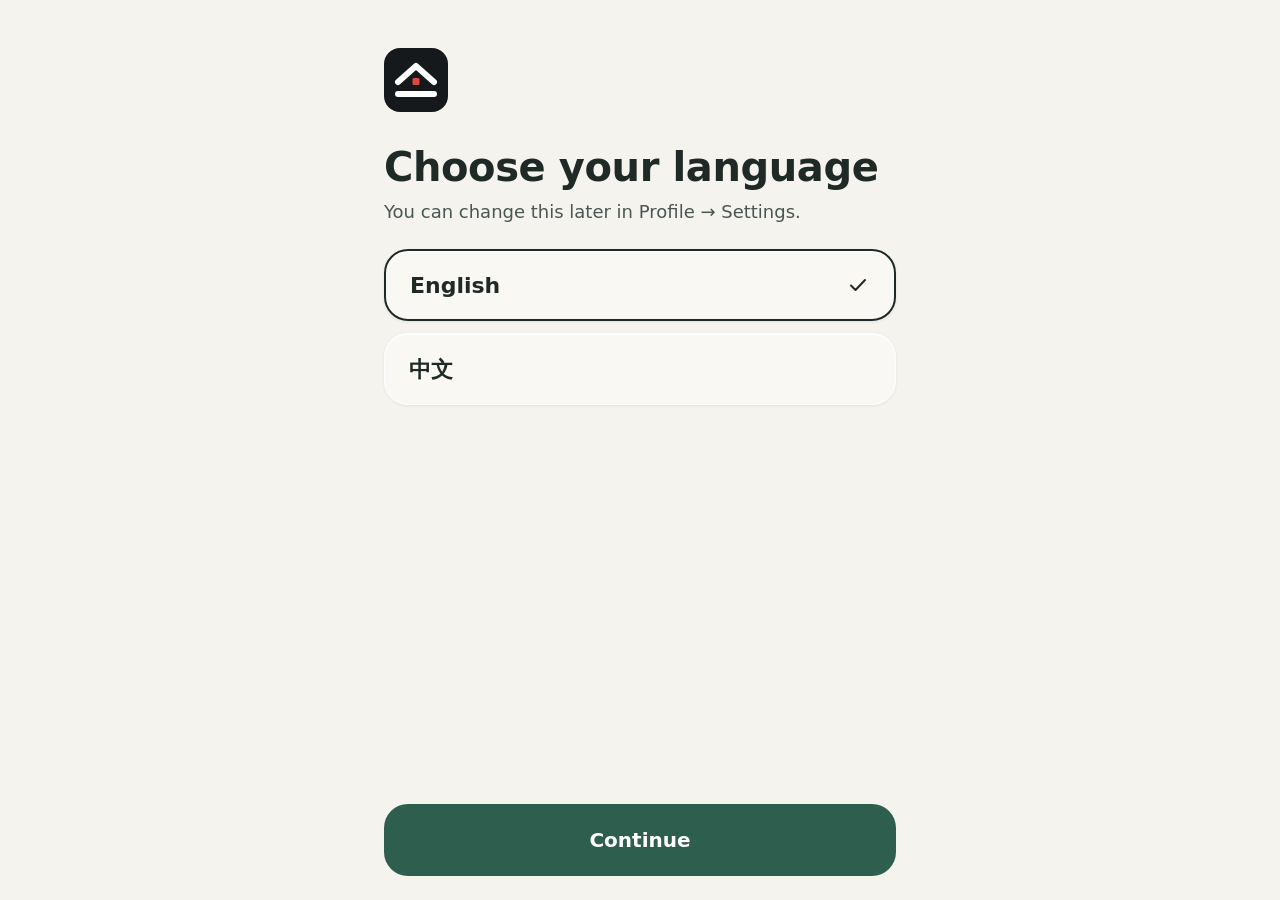
==== commit 6d7e74a1: "Real NSW RFS bushfire warnings (2.8.0, in testing) Co-Authored-By: Claude Opus 5.5 <noreply@anthropi" ====
--- a/desktop/index.html
+++ b/desktop/index.html
@@ -21,6 +21,7 @@
 <script>window.DEWS_BASE = '../'; window.DEWS_LAYOUT = 'desktop';</script>
 <script src="../content.js"></script>
 <script src="../nav.js"></script>
+<script src="../warnings.js"></script>
 <script src="../app.js"></script>
 </body>
 </html>
--- a/app.css
+++ b/app.css
@@ -56,7 +56,8 @@
 
 /* ===== base ===== */
 *{box-sizing:border-box;margin:0;padding:0;-webkit-tap-highlight-color:transparent}
-html{background:var(--bg);-webkit-text-size-adjust:100%}
+html{background:var(--bg);-webkit-text-size-adjust:100%;overflow-x:clip}
+body{overflow-x:clip}
 body{font-family:var(--font);background:var(--bg);color:var(--ink);font-size:1.0625rem;line-height:1.5;
   min-height:100vh;min-height:100dvh;font-variant-numeric:tabular-nums}
 a{color:inherit;text-decoration:none}
@@ -82,6 +83,11 @@
 .chip.ok{background:var(--green-soft);color:var(--green-text)}
 .chip.sample{background:transparent;border:1.5px dashed currentColor;padding:4px 8px}
 .top .sp{flex:1}
+.top .brand,.top .sosbtn,.top .iconbtn{flex-shrink:0}
+.top .chip{min-width:0;flex-shrink:1;overflow:hidden}
+.chip .ell{min-width:0;overflow:hidden;text-overflow:ellipsis}
+@media (max-width:380px){ .top{gap:6px;padding-left:12px;padding-right:12px} .top .brand{letter-spacing:.02em} .top .chip{padding:6px 7px} .top .sosbtn{padding:0 12px 0 8px;gap:4px} }
+.sosbtn{white-space:nowrap}
 .sosbtn{display:inline-flex;align-items:center;gap:6px;height:40px;padding:0 14px 0 10px;border-radius:var(--r-pill);
   background:var(--red);color:var(--on-red);font-weight:700;font-size:.9375rem}
 .sosbtn .ic{width:20px;height:20px}
@@ -241,7 +247,9 @@
 textarea.input{min-height:96px;resize:vertical}
 .input::placeholder{color:var(--ink-3)}
 .seg-ctl{display:grid;grid-auto-flow:column;grid-auto-columns:1fr;gap:4px;padding:4px;border-radius:var(--r-md);background:var(--surface-2)}
-.seg-ctl button{min-height:48px;border-radius:12px;font-weight:650;color:var(--ink-2);padding:0 var(--s2)}
+.seg-ctl{grid-auto-columns:minmax(0,1fr)}
+.seg-ctl button{min-height:48px;border-radius:12px;font-weight:650;color:var(--ink-2);padding:6px var(--s2);line-height:1.2}
+.seg-ctl.seg-2x2{grid-auto-flow:row;grid-template-columns:1fr 1fr}
 .seg-ctl button[aria-pressed="true"]{background:var(--surface);color:var(--ink);box-shadow:0 1px 2px rgba(0,0,0,.12)}
 .seg-ctl.danger button.sel-serious[aria-pressed="true"]{background:var(--red);color:var(--on-red)}
 .chips{display:flex;flex-wrap:wrap;gap:var(--s2)}
@@ -354,7 +362,13 @@
 .src-list b{display:block;font-weight:650}
 .src-list span{font-size:.8125rem;color:var(--ink-3);word-break:break-all}
 /* onboarding */
-.ob{position:fixed;inset:0;z-index:100;background:var(--bg);overflow:auto}
+.ob{position:fixed;inset:0;z-index:100;background:var(--bg);overflow-x:hidden;overflow-y:auto;touch-action:pan-y}
+.ob h1:focus{outline:none}
+.ob-in.in-next{animation:obNext .28s ease-out}
+.ob-in.in-prev{animation:obPrev .28s ease-out}
+@keyframes obNext{from{transform:translateX(40px);opacity:0}to{transform:none;opacity:1}}
+@keyframes obPrev{from{transform:translateX(-40px);opacity:0}to{transform:none;opacity:1}}
+@media (prefers-reduced-motion:reduce){.ob-in.in-next,.ob-in.in-prev{animation:none}}
 .ob-in{max-width:520px;margin:0 auto;min-height:100%;display:flex;flex-direction:column;padding:calc(var(--s7) + env(safe-area-inset-top)) var(--s5) calc(var(--s5) + env(safe-area-inset-bottom))}
 .mark{width:64px;height:64px}
 .ob h1{margin-top:var(--s6)}
@@ -502,3 +516,194 @@
 [data-layout="desktop"] .filters{margin:0;padding:0;flex-wrap:wrap;overflow:visible}
 @media (max-width:1000px){ .dgrid,.dgrid.map-grid{grid-template-columns:1fr} .dgrid .sticky{position:static} [data-layout="desktop"] .tools{grid-template-columns:1fr 1fr} }
 @media (max-width:760px){ [data-layout="desktop"] .side{position:static;width:auto;margin:12px} [data-layout="desktop"] .dmain{margin-left:0} [data-layout="desktop"] .dock{left:0} }
+
+/* =====================================================================
+   v2.5 — glass styles (Frosted · Liquid · Tinted · Solid)
+   Glass goes on buttons AND the containers that hold them, on phone,
+   tablet and desktop alike. Primary, Emergency and Call 000 buttons stay
+   solid so they can always be seen at a glance.
+   ===================================================================== */
+:root{--ga:.7}
+:root[data-glass="frost"]{
+  --gl-bg:rgba(255,255,255,calc(.52*var(--ga))); --gl-blur:22px; --gl-sat:175%; --gl-border:rgba(255,255,255,.75);
+  --gl-shadow:inset 0 1px 0 rgba(255,255,255,.9),inset 0 0 0 1px rgba(22,25,28,.06),0 8px 24px rgba(22,25,28,.08);
+  --gl-btn:rgba(255,255,255,calc(.58*var(--ga))); --gl-btn-shadow:inset 0 1px 0 rgba(255,255,255,.9),0 1px 3px rgba(22,25,28,.08);
+  --gl-thumb:rgba(255,255,255,.92); --gl-thumb-shadow:inset 0 1px 0 #fff,0 2px 8px rgba(22,25,28,.14);
+}
+:root[data-glass="liquid"]{
+  --gl-bg:linear-gradient(160deg,rgba(255,255,255,calc(.50*var(--ga))) 0%,rgba(255,255,255,calc(.22*var(--ga))) 45%,rgba(255,255,255,calc(.34*var(--ga))) 100%);
+  --gl-blur:14px; --gl-sat:210%; --gl-border:rgba(255,255,255,.95);
+  --gl-shadow:inset 0 1.5px 1px rgba(255,255,255,.95),inset 0 -1px 1px rgba(255,255,255,.45),inset 0 0 0 1px rgba(255,255,255,.35),inset 0 -14px 24px -18px rgba(255,255,255,.9),inset 0 10px 20px -16px rgba(22,25,28,.12),0 12px 32px rgba(22,25,28,.12);
+  --gl-btn:linear-gradient(180deg,rgba(255,255,255,calc(.62*var(--ga))),rgba(255,255,255,calc(.28*var(--ga))));
+  --gl-btn-shadow:inset 0 1.5px 1px rgba(255,255,255,.95),inset 0 -1px 1px rgba(255,255,255,.5),0 4px 12px rgba(22,25,28,.10);
+  --gl-thumb:linear-gradient(180deg,rgba(255,255,255,.98),rgba(255,255,255,.70));
+  --gl-thumb-shadow:inset 0 1.5px 1px #fff,inset 0 -2px 3px rgba(22,25,28,.06),0 4px 14px rgba(22,25,28,.16);
+}
+:root[data-glass="tint"]{
+  --gl-bg:color-mix(in srgb,var(--primary) 10%,rgba(255,255,255,calc(.55*var(--ga)))); --gl-blur:20px; --gl-sat:160%;
+  --gl-border:color-mix(in srgb,var(--primary) 22%,rgba(255,255,255,.7));
+  --gl-shadow:inset 0 1px 0 rgba(255,255,255,.8),0 8px 24px color-mix(in srgb,var(--primary) 14%,transparent);
+  --gl-btn:color-mix(in srgb,var(--primary) 8%,rgba(255,255,255,calc(.62*var(--ga)))); --gl-btn-shadow:inset 0 1px 0 rgba(255,255,255,.85),0 1px 3px rgba(22,25,28,.08);
+  --gl-thumb:color-mix(in srgb,var(--primary) 16%,rgba(255,255,255,.95)); --gl-thumb-shadow:inset 0 1px 0 #fff,0 2px 8px color-mix(in srgb,var(--primary) 24%,transparent);
+}
+@media (prefers-color-scheme: dark){
+  :root[data-glass="frost"]:not([data-theme="light"]){ --gl-bg:rgba(32,36,40,calc(.52*var(--ga))); --gl-border:rgba(255,255,255,.12); --gl-shadow:inset 0 1px 0 rgba(255,255,255,.10),0 8px 24px rgba(0,0,0,.35); --gl-btn:rgba(255,255,255,calc(.08*var(--ga))); --gl-btn-shadow:inset 0 1px 0 rgba(255,255,255,.12); --gl-thumb:rgba(255,255,255,.18); --gl-thumb-shadow:inset 0 1px 0 rgba(255,255,255,.2),0 2px 8px rgba(0,0,0,.4); }
+  :root[data-glass="liquid"]:not([data-theme="light"]){ --gl-bg:linear-gradient(160deg,rgba(255,255,255,calc(.14*var(--ga))),rgba(255,255,255,calc(.04*var(--ga))) 50%,rgba(255,255,255,calc(.09*var(--ga)))); --gl-border:rgba(255,255,255,.22); --gl-shadow:inset 0 1.5px 1px rgba(255,255,255,.28),inset 0 -1px 1px rgba(255,255,255,.08),inset 0 -14px 24px -18px rgba(255,255,255,.25),0 12px 32px rgba(0,0,0,.45); --gl-btn:linear-gradient(180deg,rgba(255,255,255,calc(.16*var(--ga))),rgba(255,255,255,calc(.05*var(--ga)))); --gl-btn-shadow:inset 0 1.5px 1px rgba(255,255,255,.3),0 4px 12px rgba(0,0,0,.35); --gl-thumb:linear-gradient(180deg,rgba(255,255,255,.30),rgba(255,255,255,.14)); --gl-thumb-shadow:inset 0 1.5px 1px rgba(255,255,255,.4),0 4px 14px rgba(0,0,0,.45); }
+  :root[data-glass="tint"]:not([data-theme="light"]){ --gl-bg:color-mix(in srgb,var(--primary) 14%,rgba(24,28,30,calc(.6*var(--ga)))); --gl-border:color-mix(in srgb,var(--primary) 30%,transparent); --gl-shadow:inset 0 1px 0 rgba(255,255,255,.08),0 8px 24px rgba(0,0,0,.4); --gl-btn:color-mix(in srgb,var(--primary) 12%,rgba(255,255,255,calc(.06*var(--ga)))); --gl-btn-shadow:inset 0 1px 0 rgba(255,255,255,.1); --gl-thumb:color-mix(in srgb,var(--primary) 28%,rgba(255,255,255,.1)); --gl-thumb-shadow:inset 0 1px 0 rgba(255,255,255,.18),0 2px 8px rgba(0,0,0,.4); }
+}
+:root[data-theme="dark"][data-glass="frost"]{ --gl-bg:rgba(32,36,40,calc(.52*var(--ga))); --gl-border:rgba(255,255,255,.12); --gl-shadow:inset 0 1px 0 rgba(255,255,255,.10),0 8px 24px rgba(0,0,0,.35); --gl-btn:rgba(255,255,255,calc(.08*var(--ga))); --gl-btn-shadow:inset 0 1px 0 rgba(255,255,255,.12); --gl-thumb:rgba(255,255,255,.18); --gl-thumb-shadow:inset 0 1px 0 rgba(255,255,255,.2),0 2px 8px rgba(0,0,0,.4); }
+:root[data-theme="dark"][data-glass="liquid"]{ --gl-bg:linear-gradient(160deg,rgba(255,255,255,calc(.14*var(--ga))),rgba(255,255,255,calc(.04*var(--ga))) 50%,rgba(255,255,255,calc(.09*var(--ga)))); --gl-border:rgba(255,255,255,.22); --gl-shadow:inset 0 1.5px 1px rgba(255,255,255,.28),inset 0 -1px 1px rgba(255,255,255,.08),inset 0 -14px 24px -18px rgba(255,255,255,.25),0 12px 32px rgba(0,0,0,.45); --gl-btn:linear-gradient(180deg,rgba(255,255,255,calc(.16*var(--ga))),rgba(255,255,255,calc(.05*var(--ga)))); --gl-btn-shadow:inset 0 1.5px 1px rgba(255,255,255,.3),0 4px 12px rgba(0,0,0,.35); --gl-thumb:linear-gradient(180deg,rgba(255,255,255,.30),rgba(255,255,255,.14)); --gl-thumb-shadow:inset 0 1.5px 1px rgba(255,255,255,.4),0 4px 14px rgba(0,0,0,.45); }
+:root[data-theme="dark"][data-glass="tint"]{ --gl-bg:color-mix(in srgb,var(--primary) 14%,rgba(24,28,30,calc(.6*var(--ga)))); --gl-border:color-mix(in srgb,var(--primary) 30%,transparent); --gl-shadow:inset 0 1px 0 rgba(255,255,255,.08),0 8px 24px rgba(0,0,0,.4); --gl-btn:color-mix(in srgb,var(--primary) 12%,rgba(255,255,255,calc(.06*var(--ga)))); --gl-btn-shadow:inset 0 1px 0 rgba(255,255,255,.1); --gl-thumb:color-mix(in srgb,var(--primary) 28%,rgba(255,255,255,.1)); --gl-thumb-shadow:inset 0 1px 0 rgba(255,255,255,.18),0 2px 8px rgba(0,0,0,.4); }
+
+@supports ((-webkit-backdrop-filter:blur(1px)) or (backdrop-filter:blur(1px))){
+  /* a background with enough variation for glass to be visible */
+  :root:is([data-glass="frost"],[data-glass="liquid"],[data-glass="tint"]) body::after{
+    background:radial-gradient(40% 32% at 10% 6%,color-mix(in srgb,var(--green) 30%,transparent),transparent 70%),
+      radial-gradient(44% 36% at 94% 24%,color-mix(in srgb,var(--blue) 24%,transparent),transparent 70%),
+      radial-gradient(52% 38% at 28% 96%,color-mix(in srgb,var(--yellow) 26%,transparent),transparent 70%),
+      radial-gradient(36% 28% at 78% 78%,color-mix(in srgb,var(--green) 16%,transparent),transparent 70%)}
+  /* containers */
+  :root:is([data-glass="frost"],[data-glass="liquid"],[data-glass="tint"]) :is(.card,.prep-card,.link-row,.num,.alert.none,.guide,.hz,.tool,.idcard,.fork-o,.eta,.ob-art,.seg-ctl,.tabs,.side,.sheet,.glass,.fab,.go-top,.go-panel,.callout:not(.red),.choice){
+    background:var(--gl-bg);-webkit-backdrop-filter:blur(var(--gl-blur)) saturate(var(--gl-sat));backdrop-filter:blur(var(--gl-blur)) saturate(var(--gl-sat));
+    border:1px solid var(--gl-border);box-shadow:var(--gl-shadow)}
+  /* buttons */
+  :root:is([data-glass="frost"],[data-glass="liquid"],[data-glass="tint"]) :is(.btn-line,.pick:not([aria-pressed="true"]),.lang-pick button,.qa,.map-hint,.glass-chip){
+    background:var(--gl-btn);-webkit-backdrop-filter:blur(12px) saturate(var(--gl-sat));backdrop-filter:blur(12px) saturate(var(--gl-sat));
+    border:1px solid var(--gl-border);box-shadow:var(--gl-btn-shadow)}
+  /* the selected piece inside a glass container */
+  :root:is([data-glass="frost"],[data-glass="liquid"],[data-glass="tint"]) :is(.seg-ctl button[aria-pressed="true"],.tabs a.on,[data-layout="desktop"] .side-nav a.on,.pl.on){
+    background:var(--gl-thumb);color:var(--ink);box-shadow:var(--gl-thumb-shadow)}
+  :root:is([data-glass="frost"],[data-glass="liquid"],[data-glass="tint"]) .side-nav a.on .ic{stroke-width:2.5}
+  :root:is([data-glass="frost"],[data-glass="liquid"],[data-glass="tint"]) .lang-pick button[aria-pressed="true"]{border:2px solid var(--ink)}
+  /* over the map, glass stays thick enough to read */
+  :root:is([data-glass="frost"],[data-glass="liquid"],[data-glass="tint"]) :is(.go-top,.go-panel,.map-chip .chip,.map-hint){background:color-mix(in srgb,var(--surface) 80%,transparent)}
+}
+:root[data-glass="off"] body::after{display:none}
+:root[data-glass="off"] body{background:var(--bg)}
+/* solid things stay solid in every style */
+.btn-primary,.btn-red,.btn-green,.sosbtn,.pick[aria-pressed="true"]{-webkit-backdrop-filter:none;backdrop-filter:none}
+@media (prefers-reduced-transparency: reduce){
+  :root :is(.seg-ctl,.choice,.fab,.go-top,.go-panel,.callout,.btn-line,.pick,.qa,.map-hint,.glass-chip){background:var(--surface)!important;-webkit-backdrop-filter:none!important;backdrop-filter:none!important}
+}
+
+/* =====================================================================
+   v2.5 — Nearby: map first
+   ===================================================================== */
+.map-hero{position:relative;height:min(58vh,520px);min-height:320px;margin-top:var(--s3);padding:0;overflow:hidden}
+.map-slot{position:absolute;inset:0}
+.map-slot .map-host{position:absolute;inset:0}
+.map-chip{position:absolute;left:12px;top:12px;z-index:3;max-width:calc(100% - 88px)}
+.map-chip .chip{font-size:.8125rem;padding:8px 12px;max-width:100%;overflow:hidden;text-overflow:ellipsis}
+.map-chip .chip.warn{color:var(--red-text)}
+.map-fabs{position:absolute;right:12px;top:12px;z-index:3;display:flex;flex-direction:column;gap:10px}
+.map-fabs .fab{width:48px;height:48px}
+.map-hint{position:absolute;left:50%;bottom:16px;transform:translateX(-50%);z-index:3;padding:10px 16px;border-radius:var(--r-pill);font-weight:700;white-space:nowrap;background:var(--surface);border:1px solid var(--line)}
+.btn-row{display:flex;gap:var(--s2);margin-top:var(--s3);flex-wrap:wrap}
+.btn-row .btn{flex:1 1 180px;width:auto}
+.place-card .pc-name{font-size:1.25rem;line-height:1.25;font-weight:800;margin:2px 0}
+.place-card .mk{position:static;margin:0;border:0;flex:none}
+.route-line{display:flex;align-items:center;gap:8px;margin-top:var(--s3);font-weight:650;color:var(--ink-2)}
+.route-line.ok{color:var(--green-text)}
+.route-line .ic{width:20px;height:20px;flex:none}
+.place-list{padding:4px var(--s3)}
+.place-list .pl{width:100%;text-align:left;border-radius:12px;padding-left:8px;padding-right:8px}
+.place-list .pl:first-child{border-top:0}
+.place-list .pl.on{background:var(--surface-2)}
+.place-list .mk{position:static;margin:0;border:0;width:40px;height:40px;flex:none}
+[data-layout="desktop"] .map-grid .map-hero{height:calc(100vh - 160px);min-height:460px;margin-top:0}
+[data-layout="desktop"] .map-grid .place-card:first-child,[data-layout="desktop"] .map-grid .callout:first-child{margin-top:0}
+
+/* =====================================================================
+   v2.5 — tablet (iPad and Android tablets): bigger type and targets,
+   sidebar in landscape, compact rail in portrait.
+   ===================================================================== */
+[data-device="tablet"]{font-size:112.5%}
+[data-device="tablet"] .side{width:264px}
+[data-device="tablet"] .side-nav a{min-height:56px;font-size:1.0625rem}
+[data-device="tablet"] .dmain{margin-left:296px}
+[data-device="tablet"] .dock{left:296px}
+[data-device="tablet"] .wrap{max-width:1200px;padding:20px 28px 120px}
+[data-device="tablet"] .top{max-width:1200px;padding:14px 28px}
+[data-device="tablet"] h1{font-size:2.25rem}
+[data-device="tablet"] .btn,[data-device="tablet"] .pick,[data-device="tablet"] .seg-ctl button{min-height:56px}
+[data-device="tablet"] .dgrid{gap:24px}
+@media (max-width:1100px){
+  [data-device="tablet"] .side{width:112px;padding:16px 8px;align-items:center}
+  [data-device="tablet"] .side-brand .chip,[data-device="tablet"] .side>.chip{display:none}
+  [data-device="tablet"] .side-brand{justify-content:center;padding:0}
+  [data-device="tablet"] .side-sos{flex-direction:column;height:auto;padding:10px 4px;gap:2px;font-size:.8125rem;border-radius:20px}
+  [data-device="tablet"] .side-nav{width:100%}
+  [data-device="tablet"] .side-nav a{flex-direction:column;gap:4px;min-height:68px;padding:8px 4px;justify-content:center;font-size:.8125rem;text-align:center;line-height:1.2}
+  [data-device="tablet"] .side-foot{align-items:center;font-size:.75rem}
+  [data-device="tablet"] .side-foot .iconbtn{flex-direction:column;height:auto;padding:6px 4px;gap:2px;font-size:.75rem;text-align:center}
+  [data-device="tablet"] .dmain{margin-left:136px}
+  [data-device="tablet"] .dock{left:136px}
+}
+@media (max-width:1100px) and (min-width:761px){
+  [data-device="tablet"] .dgrid{grid-template-columns:minmax(0,1fr) minmax(0,1fr)}
+  [data-device="tablet"] .dgrid.map-grid{grid-template-columns:1fr}
+  [data-device="tablet"] .dgrid .sticky{position:static}
+  [data-device="tablet"] .map-grid .map-hero{height:min(56vh,560px)}
+}
+.map-host.picking .mk{pointer-events:none;opacity:.55}
+
+/* v2.6 — "you are here": a colour no place type uses (violet), a pulse, and a label */
+.me-mk{width:26px;height:26px}
+.me-mk .dot{background:#7C3AED;border:3px solid #fff;box-shadow:0 0 0 2px #7C3AED,0 2px 8px rgba(0,0,0,.35);z-index:2}
+.me-mk .pulse{position:absolute;left:50%;top:50%;width:26px;height:26px;margin:-13px 0 0 -13px;border-radius:50%;background:rgba(124,58,237,.35);animation:mePulse 1.8s ease-out infinite}
+@keyframes mePulse{0%{transform:scale(1);opacity:.9}100%{transform:scale(3.4);opacity:0}}
+.me-mk .me-label{position:absolute;left:50%;bottom:calc(100% + 10px);transform:translateX(-50%);white-space:nowrap;background:#7C3AED;color:#fff;font-weight:800;font-size:.8125rem;padding:5px 10px;border-radius:999px;box-shadow:0 2px 8px rgba(0,0,0,.3);animation:meBob 1.8s ease-in-out infinite;z-index:3}
+.me-mk .me-label::after{content:"";position:absolute;left:50%;top:100%;margin-left:-6px;border:6px solid transparent;border-top-color:#7C3AED}
+@keyframes meBob{0%,100%{transform:translate(-50%,0)}50%{transform:translate(-50%,-4px)}}
+.me-mk .cone{border-bottom-color:rgba(124,58,237,.28)}
+@media (prefers-reduced-motion: reduce){.me-mk .pulse{animation:none;opacity:.4;transform:scale(1.8)}.me-mk .me-label{animation:none}}
+/* place colours (each type its own colour + icon; violet is reserved for you) */
+.t-hospital{background:#C42B21} .t-clinic{background:#B8577A} .t-police{background:#1F3A93} .t-fire{background:#9A3412}
+.t-ses{background:#B7791F} .t-water{background:#1F6FB2} .t-ev{background:#0F766E} .t-phone{background:#4D5560}
+.t-nsp{background:#2F7A55} .t-assembly{background:#3F6B4A} .t-rescue{background:#464B52}
+.range{width:100%;accent-color:var(--ink);height:44px}
+/* v2.6 — tutorial spotlight */
+.tut{position:fixed;inset:0;z-index:150;cursor:pointer}
+.tut-hole{position:fixed;border-radius:20px;box-shadow:0 0 0 9999px rgba(8,10,12,.74),0 0 0 3px rgba(255,255,255,.9);pointer-events:none;transition:all .25s ease}
+.tut-tip{position:fixed;left:50%;transform:translateX(-50%);width:min(440px,calc(100% - 32px));background:var(--surface);color:var(--ink);border-radius:20px;padding:16px 18px;box-shadow:0 12px 40px rgba(0,0,0,.35);outline:none}
+.tut-tip.below::before,.tut-tip.above::after{content:"";position:absolute;left:50%;margin-left:-8px;border:8px solid transparent}
+.tut-tip.below::before{bottom:100%;border-bottom-color:var(--surface)}
+.tut-tip.above::after{top:100%;border-top-color:var(--surface)}
+.tut-step{font-size:.8125rem;font-weight:800;color:var(--ink-3);letter-spacing:.04em}
+.tut-text{font-size:1.125rem;font-weight:700;line-height:1.45;margin-top:4px}
+.tut-hint{font-size:.875rem;color:var(--ink-2);margin-top:10px}
+.tut-skip{position:absolute;right:10px;top:8px;min-height:44px;padding:0 10px;font-weight:700;color:var(--ink-2)}
+.tut-replay{display:inline-flex;align-items:center;gap:6px;margin-top:8px;padding:0;min-height:44px;font-weight:700;color:var(--ink-2)}
+@media (prefers-reduced-motion: reduce){.tut-hole{transition:none}}
+/* v2.6 — warning flow */
+.em-quick{display:grid;grid-template-columns:1fr 1fr;gap:var(--s3);margin-top:var(--s3)}
+.em-quick .emb{min-height:64px}
+.em-quick .emb:only-child{grid-column:1/-1}
+.wf{display:flex;gap:var(--s3);align-items:flex-start;margin-top:var(--s3);padding:var(--s4)}
+.wf-n{flex:none;width:32px;height:32px;border-radius:50%;background:var(--ink);color:var(--bg);display:flex;align-items:center;justify-content:center;font-weight:800}
+.wf-h{font-size:.8125rem;font-weight:800;letter-spacing:.06em;text-transform:uppercase;color:var(--ink-3);margin-bottom:6px}
+:lang(zh-CN) .wf-h{letter-spacing:.02em}
+.wf-big{display:flex;align-items:center;gap:8px;font-size:1.75rem;font-weight:800;line-height:1.2}
+.wf-big2{font-size:1.25rem;font-weight:700;line-height:1.35}
+.wf-act{display:inline-block;font-size:1.625rem;font-weight:800;line-height:1.2;padding:6px 14px;border-radius:14px}
+.wf-act.lv-emergency{background:var(--red);color:var(--on-red)}
+.wf-act.lv-watch{background:var(--orange);color:var(--on-orange)}
+.wf-act.lv-advice{background:var(--yellow);color:var(--on-yellow)}
+.wf-strong{border:2px solid var(--ink)!important}
+.wf-lead{font-weight:700;margin-bottom:6px}
+.wf-list{margin:4px 0 12px 1.2em;display:grid;gap:6px;font-size:1.0625rem}
+.wf .guide{margin-top:4px}
+.sim-opt{display:flex;align-items:center;gap:12px;width:100%;text-align:left;padding:12px 14px 12px 0;border-radius:var(--r-md);border:1px solid var(--line);background:var(--surface);overflow:hidden;min-height:64px}
+.sim-band{align-self:stretch;width:10px;flex:none}
+.sim-opt.lv-emergency .sim-band{background:var(--red)} .sim-opt.lv-watch .sim-band{background:var(--orange)} .sim-opt.lv-advice .sim-band{background:var(--yellow)}
+[data-layout="desktop"] .wf{max-width:760px}
+/* 2.8.0 — real NSW RFS warnings */
+.lv-none .alert-band{background:var(--surface-2,var(--line));color:var(--ink)}
+.live-list{margin-top:var(--s3)}
+.live-row{display:flex;align-items:center;gap:var(--s3);padding:var(--s3) var(--s4);border:1px solid var(--line);border-radius:var(--r-md,12px);background:var(--surface);min-height:56px;line-height:1.35}
+.live-row .ic{flex:none;color:var(--ink-3)}
+.live-dot{flex:none;width:12px;height:12px;border-radius:50%;background:var(--ink-3)}
+.live-row.lv-emergency .live-dot{background:var(--red)} .live-row.lv-watch .live-dot{background:var(--orange)} .live-row.lv-advice .live-dot{background:var(--yellow);box-shadow:inset 0 0 0 1px rgba(0,0,0,.25)}
+.live-src{display:flex;gap:6px;align-items:center;margin-top:var(--s3)} .live-src .ic{width:16px;height:16px;flex:none}
+.live-kv{margin-top:var(--s3)}
+.practice-link{color:var(--ink-2)}
